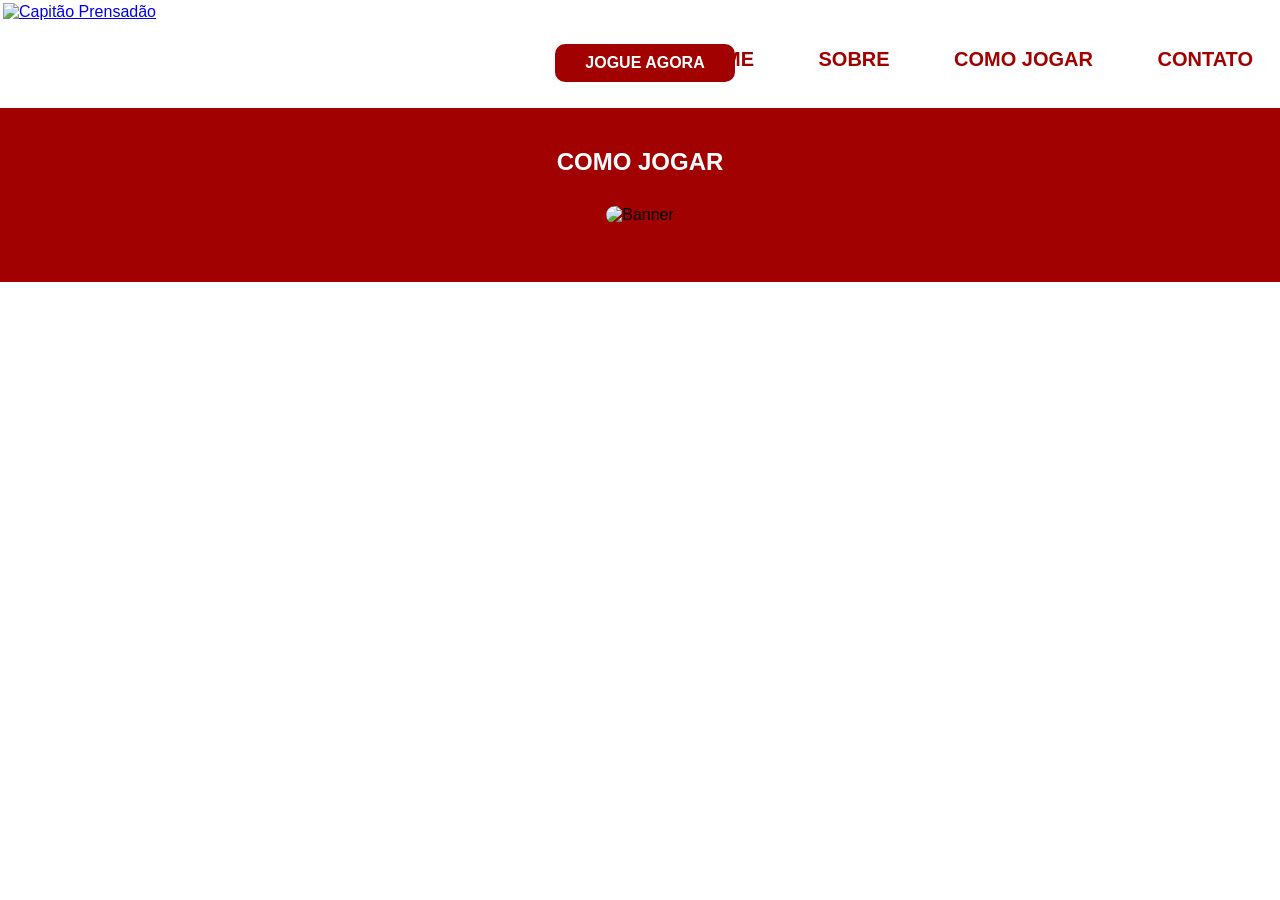
==== comojogar.html @ 25c7e75a "commit cg c s" ====
<!DOCTYPE html>
<html lang="pt-br">

<head>
    <meta charset="UTF-8">
    <meta name="viewport" content="width=device-width,initial-scale=1.0">
    <title>Como Jogar - Capitão Prensadão</title>
    <link rel="stylesheet" href="style.css">
    <link rel="icon" href="site/LOGO 2.png">
</head>

<body>
    <header>
        <a href="index.html" title="Home" class="logo">
            <img src="site/LOGO-removebg-preview.png" alt="Capitão Prensadão">
            </div>
        </a>
        <nav>
            <ul>
                <li>
                    <a href="index.html">Home</a>
                </li>
                <li>
                    <a href="sobre.html">Sobre</a>
                </li>
                <li>
                    <a href="comojogar.html">Como Jogar</a>
                </li>
                <li>
                    <a href="contato.html">Contato</a>
                </li>
            </ul>
        </nav>
    </header>
    </header>
    <section class="bannercg">
        <h2>COMO JOGAR</h2>
        <div>
            <img src="site/setas.png" alt="Banner" title="Como Jogar" class="imagemcg">
        </div>
        <div class="cards">
            <div class="card1">
                <img src="site/card1 (1).png" alt="">
            </div>

            <div class="card">
                <img src="site/card1 (2).png" alt="">
            </div>

            <div class="card">
                <img src="site/card1 (3).png" alt="">
                <a href="#" class="botaocg">JOGUE AGORA</a>
            </div>
        </div>
---- style.css ----
* {
    margin: 0;
    padding: 0;
    font-family: Arial;
}

header {
    width: 100%;
    display: inline-block;
    text-align: center;
    padding: 3px;

    nav {
        a {
            text-decoration: none;
            color: #333;
            font-weight: bold;
        }
    }

    .logo {
        float: left;
    }

    nav {
        float: right;

        ul {
            list-style: none;

            li {
                margin-top: 15px;
                display: inline-block;
                padding: 30px;

                a {
                    text-transform: uppercase;
                    font-size: 20px;
                    color: #a10100;
                }

                a:hover {
                    color: #E88213;
                }
            }
        }

    }
}

.logo img {
    max-height: 90px;
    width: auto;
    display: block;
}

.banner {
    background: #a10100;
    text-align: center;
    padding: 40px 0px;
}

.banner h2 {
    margin-bottom: 30px;
    color: white;

    a:hover {
        color: #E88213;
    }
}

.imagem {
    width: 100%;
    margin: 0;
    padding: 0;
}

.imagem img {
    display: block;
    width: 100%;
    height: auto;
    margin: 0;
    padding: 0;
    clip-path: polygon(0 0, 100% 0%, 100% 85%, 0% 100%);
}

.imagem .botao {
    position: absolute;
    bottom: -37%;
    left: 50%;
    transform: translateX(-50%);
    padding: 24px 60px;
    background-color: #a10100;
    color: white;
    font-size: 22px;
    border: 4px solid white;
    text-decoration: none;
    border-radius: 20px;
    font-weight: bold;
    transition: background 0.3s;
}

.imagem .botao:hover {
    background-color: #E88213;
}

html,
body {
    margin: 0;
    padding: 0;
    overflow-x: hidden;
    background-color: white;
}

.conteudo-galeria {
    display: flex;
    align-items: center;
    flex-direction: column;
    gap: 20px;
}

.texto h2 {
    text-align: center;
    font-size: 25px;
    width: 100%;
    color: white;
    margin-bottom: 20px;
    padding: 25px 0;

}

.galeria {
    display: flex;
    gap: 20px;
    width: 100%;
}

.galeria img {
    width: calc(33.33% - 14px);
    height: 300px;
    object-fit: cover;
    border-radius: 15px;
}

.botaopr {
    text-decoration: none;
    color: white;

}

.logocontato img {
    max-height: 200px;
    width: auto;
    display: block;
    background-color: #a10100;
}

.topo-vermelho {
    background: #a10100;
    display: flex;
    align-items: center;
    justify-content: space-between;
    padding: 20px 0;
}

.logocontato {
    margin-left: 150px;
}

.topo-vermelho h1 {
    color: white;
    font-size: 40px;
    margin-right: 120px;
    text-align: center;
}

.contato-opcoes {
    display: flex;
    justify-content: space-around;
    padding: 90px 40px;
}

.opcao {
    text-align: center;
    max-width: 200px;
    color: #333;
}

.opcao p {
    text-align: center;
    max-width: 200px;
    color: #333;
}

.opcao strong {
    text-align: center;
    max-width: 200px;
    color: black
}

.opcao i {
    font-size: 30px;
    margin-bottom: 10px;
    color: #a10100;
}

.opcao h3,
.opcao p,
.opcao strong {
    margin: 5px 0;
}

.bannercg {
    background: #a10100;
    text-align: center;
    padding: 40px 0px;

    h2 {
        color: white;
    }
}

.imagemcg {
    border-radius: 30px;
    margin-top: 30px;
    width: 1200px;
}

.cards {
    display: flex;
    justify-content: center;
    gap: 25px;
}

.card {
    display: flex;
    flex-direction: column;
    align-items: center;
}

.botaocg {
    margin-top: -180px;
    margin-right: 40px;
    padding: 10px 30px;
    background-color: #a10100;
    color: white;
    text-decoration: none;
    border-radius: 10px;
    font-weight: bold;
}

.botaocg:hover {
    background-color: #E88213;
}
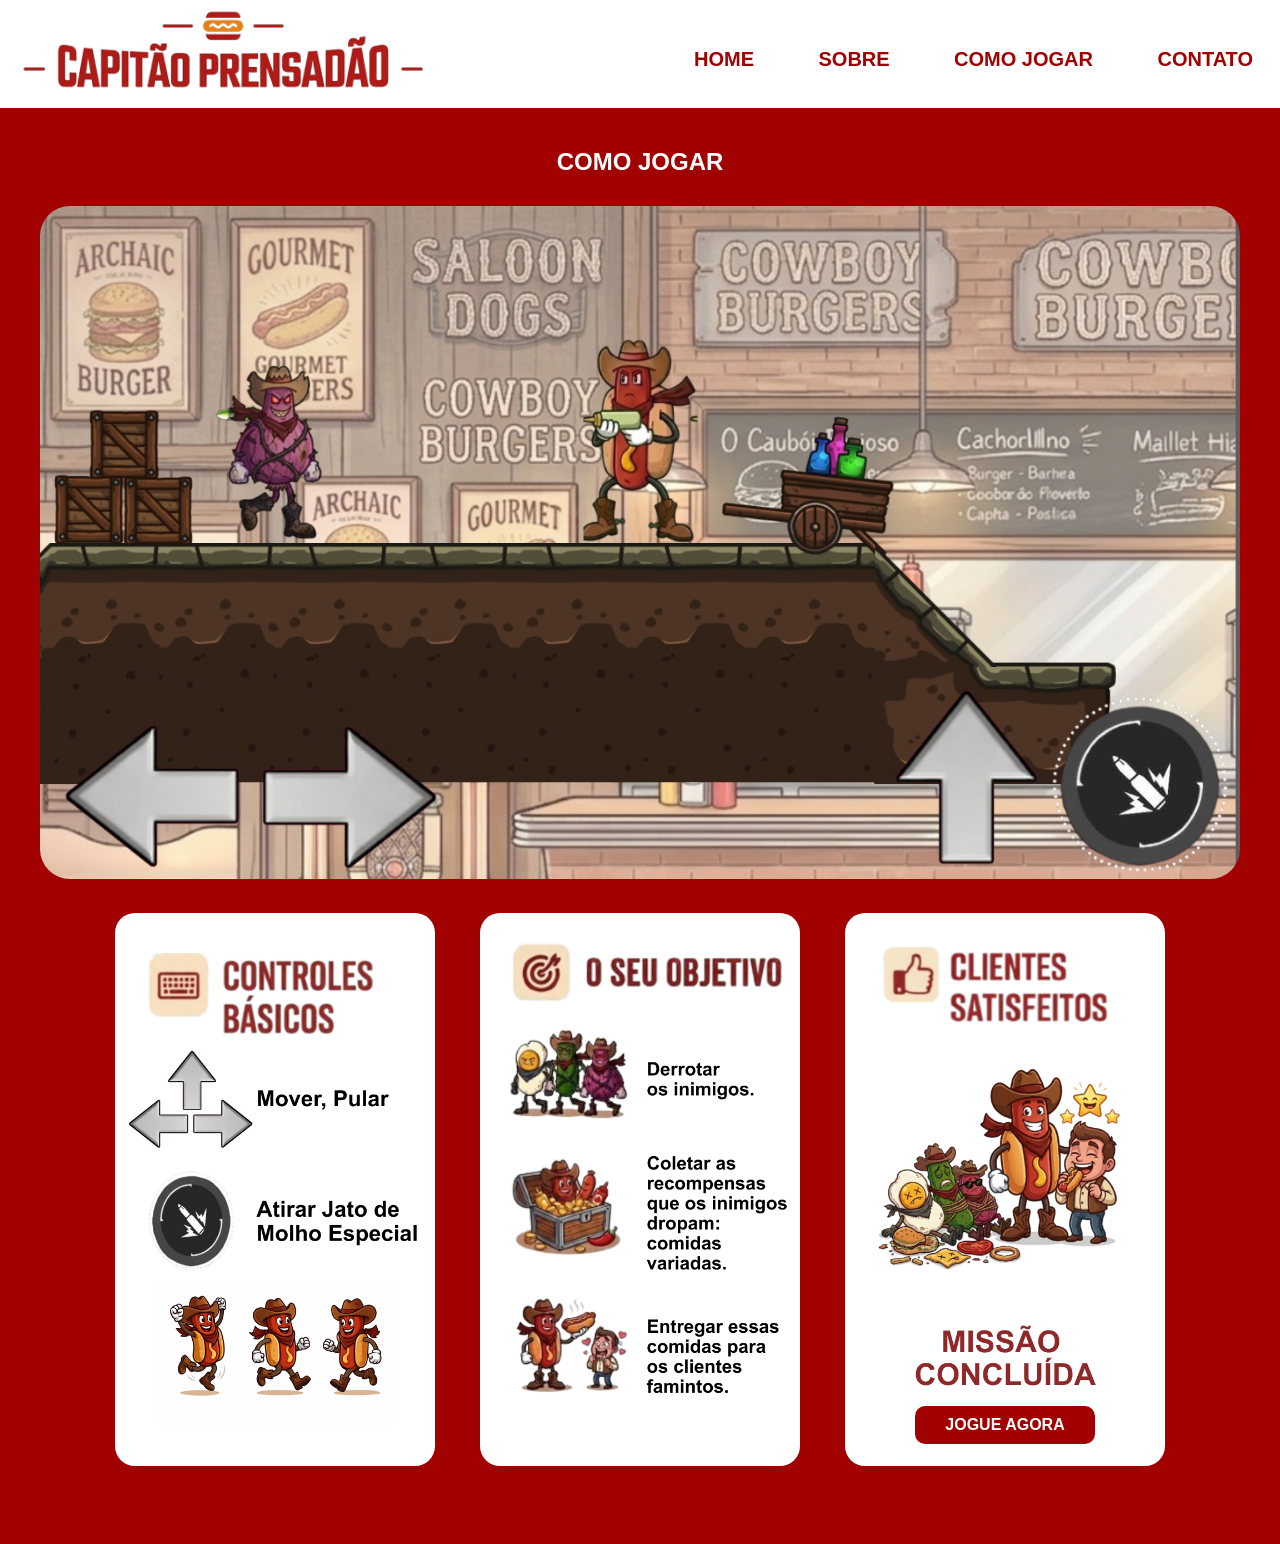
==== commit eb144773: "projeto 0304" ====
--- a/comojogar.html
+++ b/comojogar.html
@@ -36,19 +36,19 @@
     <section class="bannercg">
         <h2>COMO JOGAR</h2>
         <div>
-            <img src="site/setas.png" alt="Banner" title="Como Jogar" class="imagemcg">
+            <img src="site/banner s.jpg" alt="Banner" title="Como Jogar" class="imagemcg">
         </div>
         <div class="cards">
-            <div class="card1">
-                <img src="site/card1 (1).png" alt="">
+            <div class="card">
+                <img src="site/1.png" alt="">
             </div>
 
             <div class="card">
-                <img src="site/card1 (2).png" alt="">
+                <img src="site/2.png" alt="">
             </div>
 
             <div class="card">
-                <img src="site/card1 (3).png" alt="">
+                <img src="site/3.png" alt="">
                 <a href="#" class="botaocg">JOGUE AGORA</a>
             </div>
         </div>
--- a/style.css
+++ b/style.css
@@ -229,18 +229,23 @@
 .cards {
     display: flex;
     justify-content: center;
-    gap: 25px;
-}
-
-.card {
-    display: flex;
-    flex-direction: column;
-    align-items: center;
+    gap: 45px;
+    flex-wrap: wrap;
+}
+
+.card img{
+    display: flex;
+    width: 300px; 
+    padding: 10px;
+    background: #fff;
+    border-radius: 20px;
+    margin-top: 30px;
 }
 
 .botaocg {
-    margin-top: -180px;
-    margin-right: 40px;
+    display: inline-block; 
+    position: relative;
+    top: -60px; 
     padding: 10px 30px;
     background-color: #a10100;
     color: white;
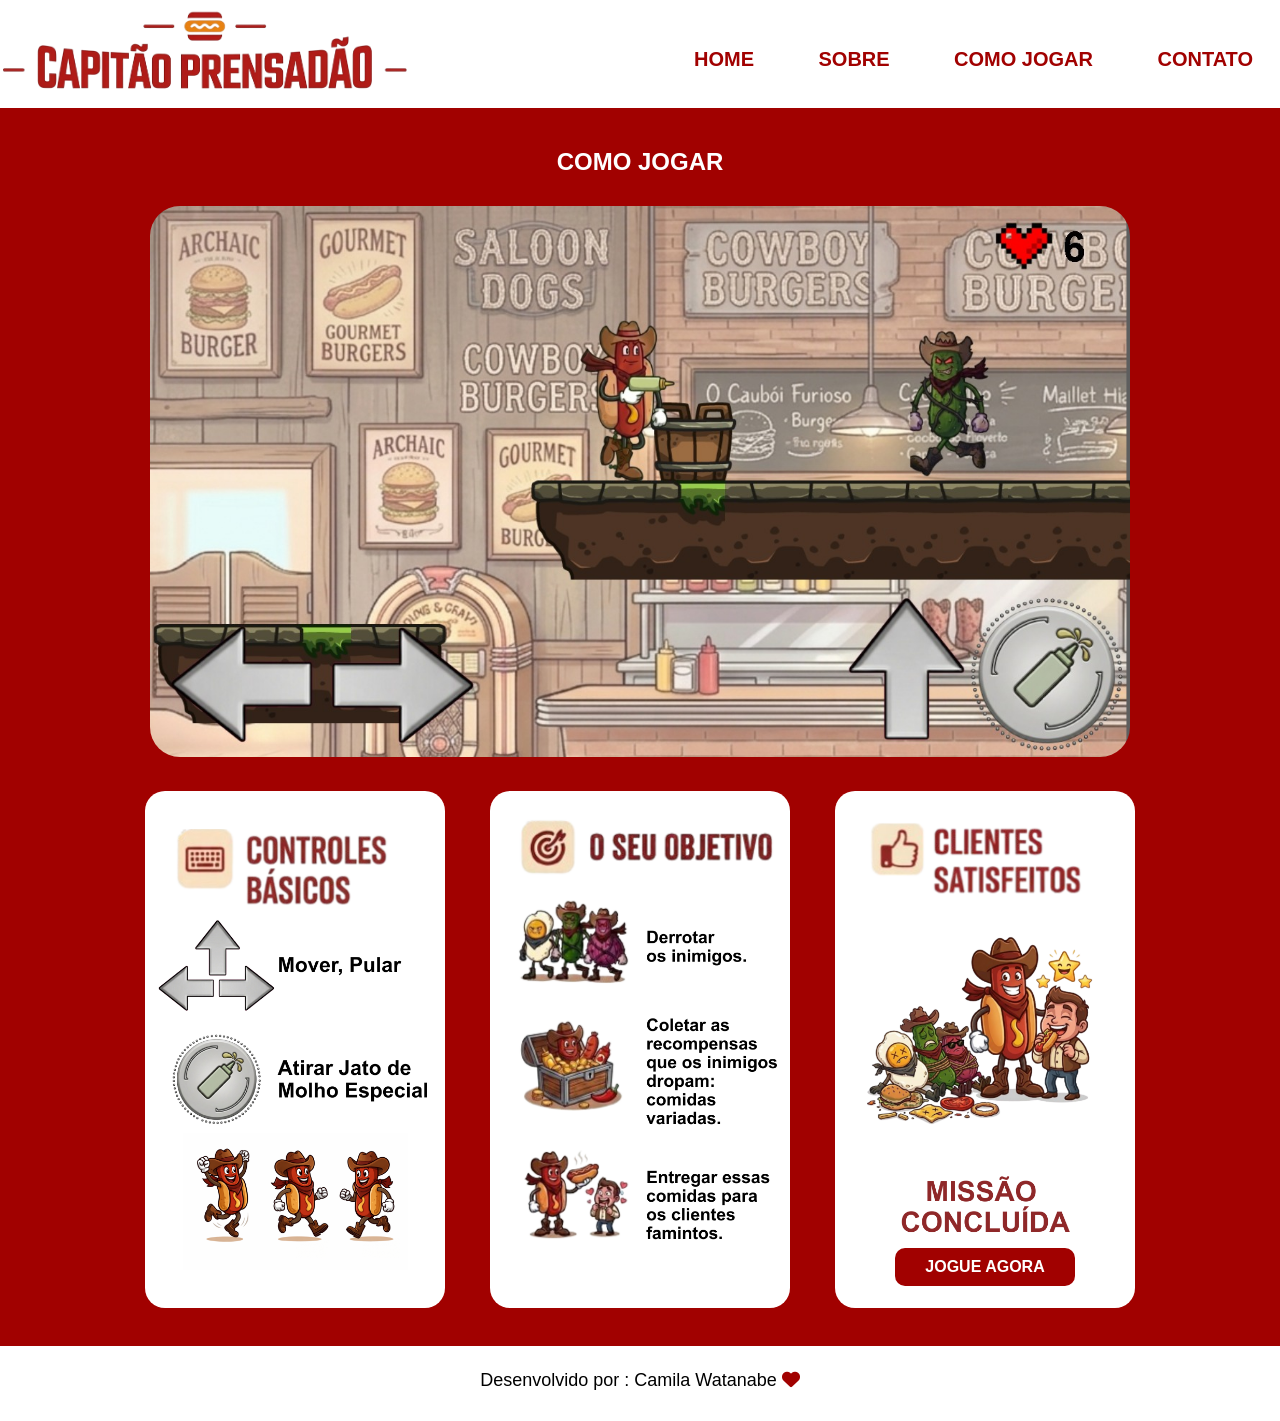
==== commit 96282647: "site e responsivo" ====
--- a/comojogar.html
+++ b/comojogar.html
@@ -7,15 +7,19 @@
     <title>Como Jogar - Capitão Prensadão</title>
     <link rel="stylesheet" href="style.css">
     <link rel="icon" href="site/LOGO 2.png">
+    <link rel="stylesheet" href="https://cdnjs.cloudflare.com/ajax/libs/font-awesome/6.5.0/css/all.min.css">
 </head>
 
-<body>
+<body class="bdsobre">
     <header>
         <a href="index.html" title="Home" class="logo">
             <img src="site/LOGO-removebg-preview.png" alt="Capitão Prensadão">
             </div>
         </a>
-        <nav>
+        <a href="javascript:menu()" class="header-menu">
+            <i class="fas fa-bars"></i>
+        </a>
+        <nav id="menu">
             <ul>
                 <li>
                     <a href="index.html">Home</a>
@@ -33,10 +37,10 @@
         </nav>
     </header>
     </header>
-    <section class="bannercg">
+    <main class="bannercg">
         <h2>COMO JOGAR</h2>
         <div>
-            <img src="site/banner s.jpg" alt="Banner" title="Como Jogar" class="imagemcg">
+            <img src="site/imagem 3.jpg" alt="Banner" title="Como Jogar" class="imagemcg">
         </div>
         <div class="cards">
             <div class="card">
@@ -51,4 +55,15 @@
                 <img src="site/3.png" alt="">
                 <a href="#" class="botaocg">JOGUE AGORA</a>
             </div>
-        </div>+        </div>
+    </main>
+    <script src="Arquivo (4)/js/jquery-3.7.1.min.js"></script>
+        <script>
+        function menu() {
+            $("#menu").toggle();
+        }
+    </script>
+<footer>
+    <p>Desenvolvido por : Camila Watanabe <i class="fa-solid fa-heart"></i></p>
+</footer>
+</body>     
--- a/style.css
+++ b/style.css
@@ -112,16 +112,9 @@
     background-color: white;
 }
 
-.conteudo-galeria {
-    display: flex;
-    align-items: center;
-    flex-direction: column;
-    gap: 20px;
-}
-
 .texto h2 {
     text-align: center;
-    font-size: 25px;
+    font-size: 28px;
     width: 100%;
     color: white;
     margin-bottom: 20px;
@@ -129,19 +122,6 @@
 
 }
 
-.galeria {
-    display: flex;
-    gap: 20px;
-    width: 100%;
-}
-
-.galeria img {
-    width: calc(33.33% - 14px);
-    height: 300px;
-    object-fit: cover;
-    border-radius: 15px;
-}
-
 .botaopr {
     text-decoration: none;
     color: white;
@@ -149,10 +129,19 @@
 }
 
 .logocontato img {
-    max-height: 200px;
-    width: auto;
+    width: 200px;
     display: block;
     background-color: #a10100;
+}
+
+.ovo img {
+    width: 200px;
+    display: block;
+    background-color: #a10100;
+}
+
+.ovo {
+    margin-right: 100px;
 }
 
 .topo-vermelho {
@@ -164,13 +153,13 @@
 }
 
 .logocontato {
-    margin-left: 150px;
+    margin-left: 100px;
 }
 
 .topo-vermelho h1 {
     color: white;
     font-size: 40px;
-    margin-right: 120px;
+    margin-right: 80x;
     text-align: center;
 }
 
@@ -182,19 +171,19 @@
 
 .opcao {
     text-align: center;
-    max-width: 200px;
+    width: 250px;
     color: #333;
 }
 
 .opcao p {
     text-align: center;
-    max-width: 200px;
+    width: 250px;
     color: #333;
 }
 
 .opcao strong {
     text-align: center;
-    max-width: 200px;
+    width: 250px;
     color: black
 }
 
@@ -213,7 +202,7 @@
 .bannercg {
     background: #a10100;
     text-align: center;
-    padding: 40px 0px;
+    padding: 40px 0 0 0;
 
     h2 {
         color: white;
@@ -223,7 +212,7 @@
 .imagemcg {
     border-radius: 30px;
     margin-top: 30px;
-    width: 1200px;
+    width: 980px;
 }
 
 .cards {
@@ -233,9 +222,9 @@
     flex-wrap: wrap;
 }
 
-.card img{
-    display: flex;
-    width: 300px; 
+.card img {
+    display: flex;
+    width: 280px;
     padding: 10px;
     background: #fff;
     border-radius: 20px;
@@ -243,9 +232,9 @@
 }
 
 .botaocg {
-    display: inline-block; 
+    display: inline-block;
     position: relative;
-    top: -60px; 
+    top: -60px;
     padding: 10px 30px;
     background-color: #a10100;
     color: white;
@@ -256,4 +245,192 @@
 
 .botaocg:hover {
     background-color: #E88213;
-}+}
+
+footer {
+    text-align: center;
+    background-color: #fff;
+    padding: 30px 0;
+    font-size: 18px;
+    color: black;
+
+}
+
+footer p {
+    margin-top: -6px;
+}
+
+footer i {
+    color: #a10100;
+}
+
+.sobre {
+    color: white;
+    background-color: #a10100;
+    text-align: center;
+    height: 100px;
+    display: flex;
+    align-items: center;
+    justify-content: center;
+}
+
+.cardsimg {
+    display: flex;
+    justify-content: center;
+    gap: 35px;
+    flex-wrap: wrap;
+}
+
+.cardimg img {
+    width: 400px;
+    border-radius: 20px;
+    margin-top: 10px;
+}
+
+main {
+    background-color: #a10100;
+    padding-bottom: 60px;
+}
+
+.sobre1 {
+
+    display: flex;
+    align-items: center;
+    justify-content: space-between;
+    gap: 30px;
+}
+
+.sobre1 p {
+    text-align: justify;
+    flex: 1;
+    line-height: 1.6;
+}
+
+.sobre1 img {
+    width: 300px;
+    border-radius: 15px;
+    object-fit: cover;
+}
+
+.sobresec {
+    background-color: white;
+    border-radius: 20px;
+    max-width: 900px;
+    margin: 5px auto;
+    padding: 30px;
+}
+
+.texto h3 {
+    margin-bottom: 8px;
+}
+
+.texto p {
+    margin-top: 0;
+}
+
+.sobre1 {
+    margin-bottom: 30px;
+}
+
+.sobre1 {
+    gap: 40px;
+}
+
+.info-jogo {
+    background-color: white;
+    border-radius: 20px;
+    max-width: 900px;
+    margin: 5px auto;
+    padding: 30px;
+    margin-top: 15px;
+}
+
+.botaosobre {
+    display: inline-block;
+    position: relative;
+    top: -60px;
+    padding: 10px 30px;
+    background-color: #a10100;
+    color: white;
+    text-decoration: none;
+    border-radius: 10px;
+    font-weight: bold;
+    margin-left: 800px;
+
+}
+
+.header-menu {
+    display: none;
+}
+
+@media (max-width: 768px) {
+    .header-menu {
+        display: block;
+        float: right;
+        margin: 10px;
+        color: white;
+        border: 1px solid #a10100;
+        font-size: 16px;
+        background-color: #a10100;
+        border-radius: 50%;
+        padding: 10px;
+    }
+
+    #menu {
+        background-color: white;
+        width: 320px;
+        padding: 10px;
+    }
+
+    #menu a {
+        color: #a10100;
+    }
+
+    .imagem .botao {
+        display: none;
+    }
+    .sobre1 {
+        display: inline-block;
+    }
+
+    .sobresec {
+        max-width: 300px;
+    }
+
+    .imagemcg {
+        display: none;
+    }
+
+    header nav ul li {
+        display: block;
+        padding: 15px;
+        margin: auto;
+    }
+    .logocontato{
+        display: none;
+    }
+
+    .topo-vermelho h1{
+        font-size: 20px;
+        margin-left: 40px;
+    }
+
+    .contato-opcoes{
+        display: flex;
+        flex-direction: column;
+        align-items: center;
+        gap: 20px;
+        padding: 20px;
+    }
+
+    .opcao{
+        padding: 15px;
+    }
+    .ovo img{
+        margin-left: 20px;
+    }
+    .logo img {
+        width: 100%;
+        margin-left: 8px;
+    }
+}
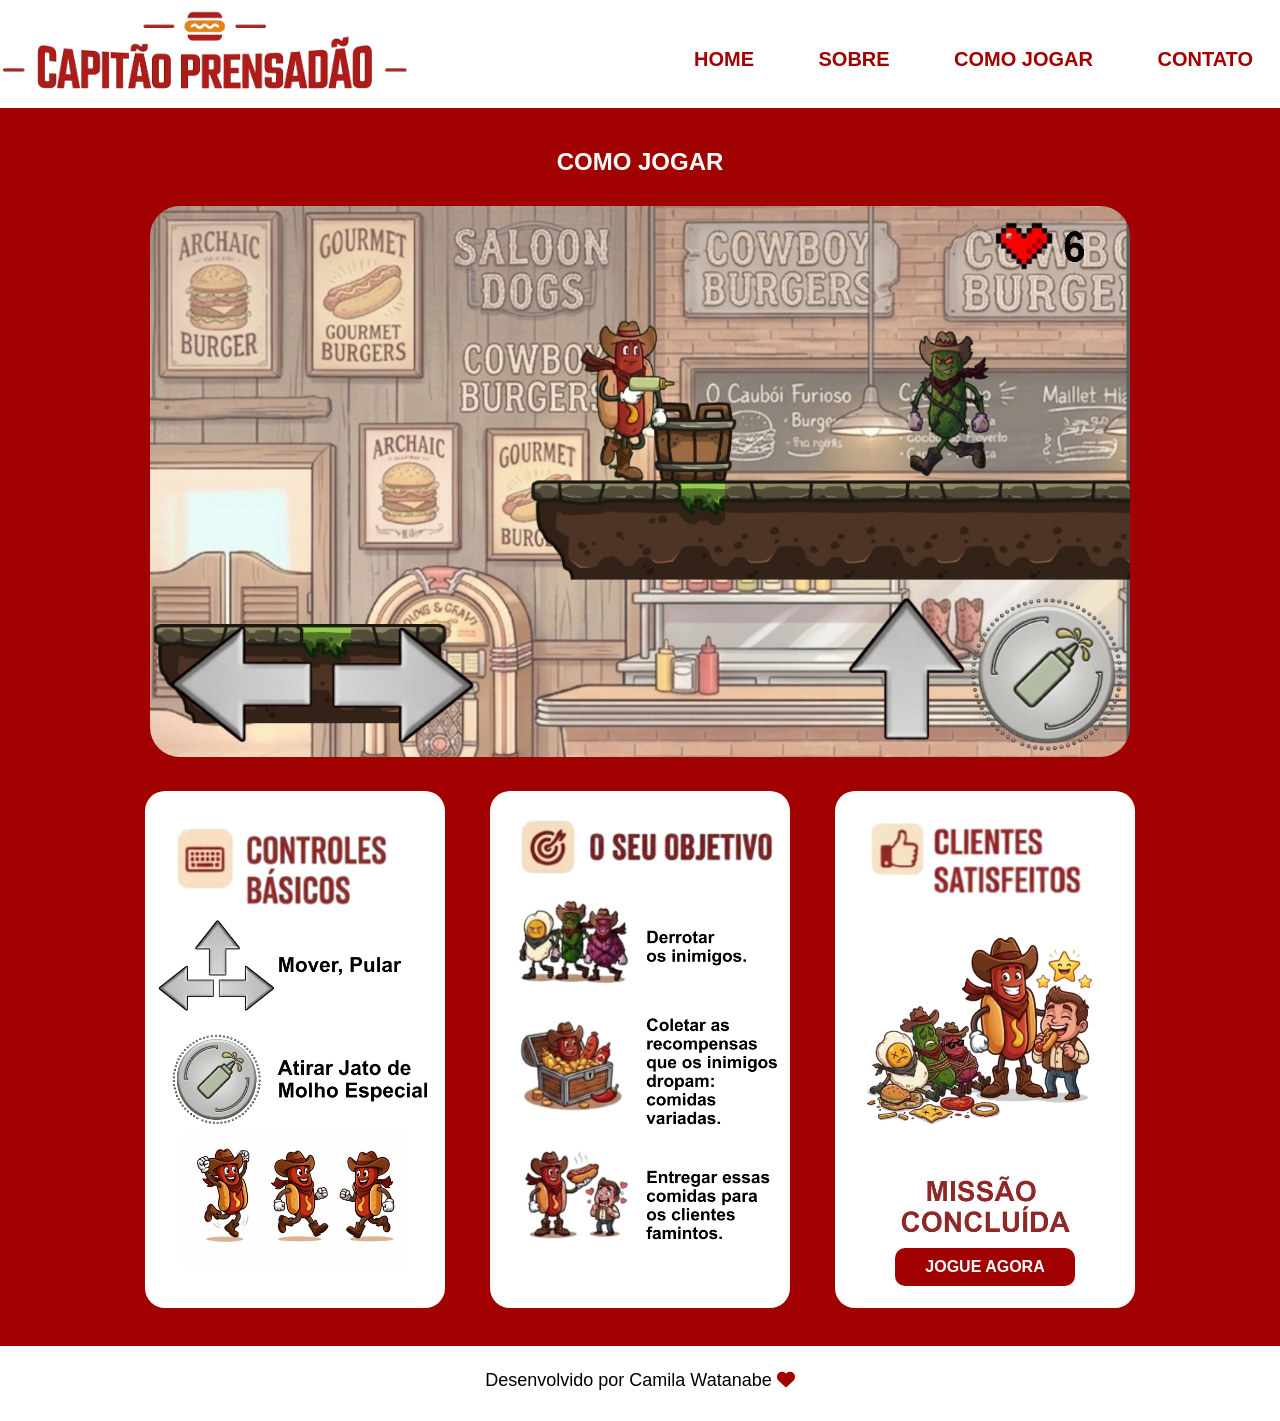
==== commit 71ebacc8: "desenvolvido" ====
--- a/comojogar.html
+++ b/comojogar.html
@@ -53,7 +53,7 @@
 
             <div class="card">
                 <img src="site/3.png" alt="">
-                <a href="#" class="botaocg">JOGUE AGORA</a>
+                <a href="projetoultimojogo/index.html" class="botaocg">JOGUE AGORA</a>
             </div>
         </div>
     </main>
@@ -64,6 +64,6 @@
         }
     </script>
 <footer>
-    <p>Desenvolvido por : Camila Watanabe <i class="fa-solid fa-heart"></i></p>
+    <p>Desenvolvido por Camila Watanabe <i class="fa-solid fa-heart"></i></p>
 </footer>
 </body>     
--- a/style.css
+++ b/style.css
@@ -340,28 +340,56 @@
     background-color: white;
     border-radius: 20px;
     max-width: 900px;
-    margin: 5px auto;
+    margin: 15px auto;
     padding: 30px;
-    margin-top: 15px;
-}
-
+    display: flex;
+    flex-direction: column; 
+    align-items: center;   
+}
+    
+
+.infos{
+    text-align: center;
+    font-size: 20px;
+}
 .botaosobre {
-    display: inline-block;
-    position: relative;
-    top: -60px;
+   margin-left: 55px;
     padding: 10px 30px;
     background-color: #a10100;
     color: white;
     text-decoration: none;
     border-radius: 10px;
     font-weight: bold;
-    margin-left: 800px;
-
+}
+.botaosobre:hover {
+    background-color: #E88213;
 }
 
 .header-menu {
     display: none;
 }
+
+#titulo-site {
+    width: 100%;
+    text-align: center;
+    margin-bottom: 20px;
+}
+
+.inimigos {
+    width: 300px;
+    display: block;
+    margin: 20px auto;
+}
+#btn-tema {
+    background-color: #a10100;
+    color: white;
+    border: none;
+    padding: 8px 15px;
+    border-radius: 10px;
+    display: block;
+    margin-top: 10px;
+}
+
 
 @media (max-width: 768px) {
     .header-menu {
@@ -433,4 +461,7 @@
         width: 100%;
         margin-left: 8px;
     }
-}
+    .info-jogo{
+        width: 300px;
+    }
+}
